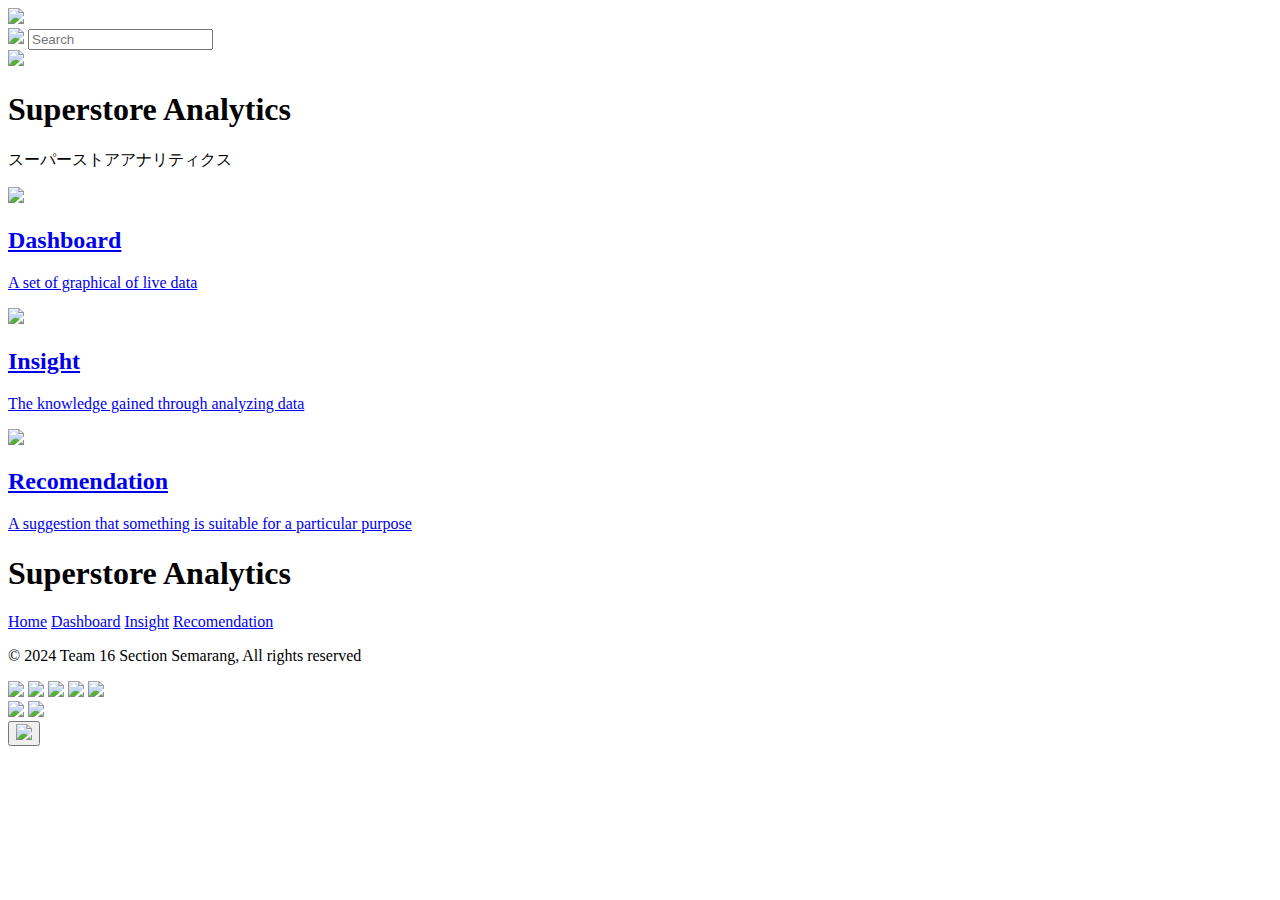
==== index.html @ de1ac456 "upload ke satu tapi lagi coba ketika ada modified pada salah satu file" ====
<!DOCTYPE html>
<html>
    <head>
        <title>Superstore Analytics</title>
        <link rel="icon"href="./pict_CP/market-trends_12166536.png">
        <meta name="title" content="Superstore Analytics">
        <meta property="og:type" content="website">
        <meta name="'description" content="it's for visualization the dashboard from Superstore dataset">

        <link rel="stylesheet" type="text/css" href="landingpage.css">

        <link rel="preconnect" href="https://fonts.googleapis.com">
        <link rel="preconnect" href="https://fonts.gstatic.com" crossorigin>
        <link href="https://fonts.googleapis.com/css2?family=Montserrat:ital,wght@0,100..900;1,100..900&display=swap" rel="stylesheet">
    </head>
    <body>
        <!-- header sec -->
        <nav>
            <div class="background-pict">
                <div class="layer-pict">
                    <div class="position">
                        <img class="side-bar" src="./pict_CP/menu_12672650.png">
                        <div class="flex-row-float">
                            <form>
                                <div class="search">
                                    <img src="./pict_CP/search_3978029.png" class="search-bar">
                                    <input class="search-input" type="search" placeholder="Search">
                                </div>
                            </form>
                            <img src="./pict_CP/send_2099085.png" class="share-bar">
                        </div>
                    </div>
                    
                    <div>
                        <h1 class="heading-superstore">Superstore Analytics</h1>
                        <p class="p-katakana">スーパーストアアナリティクス</p>
                    </div>
                </div>
            </div>
         </nav>

      <!-- menu section -->
         <div>
            <div class="groupping">
                <a href="#" class="box-group">
                    <div class="head-group">
                        <img src="./pict_CP/dashboard_4882406.png" class="img-icon">
                        <h2 class="h2-groupping">Dashboard</h2>
                    </div>
                    <p class="p-groupping">A set of graphical of live data</p>
                </a>
                <a href="#" class="box-group">
                    <div  class="head-group">
                        <img src="./pict_CP/idea_9244131.png" class="img-icon">
                        <h2 class="h2-groupping">Insight</h2>
                    </div>
                    <p class="p-groupping">The knowledge gained through analyzing data</p>
                </a>
                <a href="#" class="box-group" style="margin-right: 0px;">
                    <div  class="head-group">
                        <img src="./pict_CP/essay_4928898.png" class="img-icon">
                        <h2 class="h2-groupping">Recomendation</h2>
                    </div>
                    <p class="p-groupping">A suggestion that something is suitable for a particular purpose</p>
                </a>
            </div>
        </div>

         <!-- footer section -->
        <div class="footer-side">
            <div class="flex-footer">
                <h1 class="left-h1">Superstore Analytics</h1>
            </div>

            <div class="p-menu-footer">
                <a href="index.html" aria-current="page" class="p-menu-footer">Home</a>
                <a href="#" class="p-menu-footer">Dashboard</a>
                <a href="#" class="p-menu-footer">Insight</a>
                <a href="#" class="p-menu-footer">Recomendation</a>
            </div>

            <div class="line"></div>
            <div class="flex-footer">
                <p class="p-footer">© 2024 Team 16 Section Semarang, All rights reserved</p>
                <div>
                    <a href="https://www.instagram.com/"><img src="./pict_CP/sosmed-ig.png" class="sosmed-footer"></a>
                    <a href="https://id-id.facebook.com/"><img src="./pict_CP/sosmed-fb.png" class="sosmed-footer"></a>
                    <a href="https://twitter.com/"><img src="./pict_CP/sosmed-x twt.png" class="sosmed-footer"></a>
                    <a href="https://www.linkedin.com/"><img src="./pict_CP/sosmed-linkedin.png" class="sosmed-footer"></a>
                    <a href="https://github.com/"><img src="./pict_CP/sosmed-github.png" class="sosmed-footer sosmed-footer-github"></a>
                </div>
            </div>
                <img src="./pict_CP/revou_png-removebg-preview.png" class="logo-footer">
                <img src="./pict_CP/km png.png" class="logo-footer">
        </div>

        <!-- message section -->
        <button class="button-faq">
            <img src="./pict_CP/conversation_942802.png" class="img-button-faq">
        </button>

        <!-- message pop pup -->
        <!-- <div class="popup-container">
            <div class="popup-box">
                <div>
                    <div class="img-message">
                        <img src="./pict_CP/cancel_235560.png" class="img-close">
                    </div>
                    <h2>Message Us!</h2>
                    <p>Feel free to message with us! </p>
                </div>
                <div class="form-message">
                    <input type="text" placeholder="Name" required class="form-message-area">
                    <input type="text" placeholder="E-mail" required class="form-message-area">
                    <textarea placeholder="Message" required class="form-message-area"></textarea>
                    <button class="button-message">Submit</button>
                </div>
            </div>
        </div> -->

        <script src="landingpage-script.js"></script>
    </body>
</html>
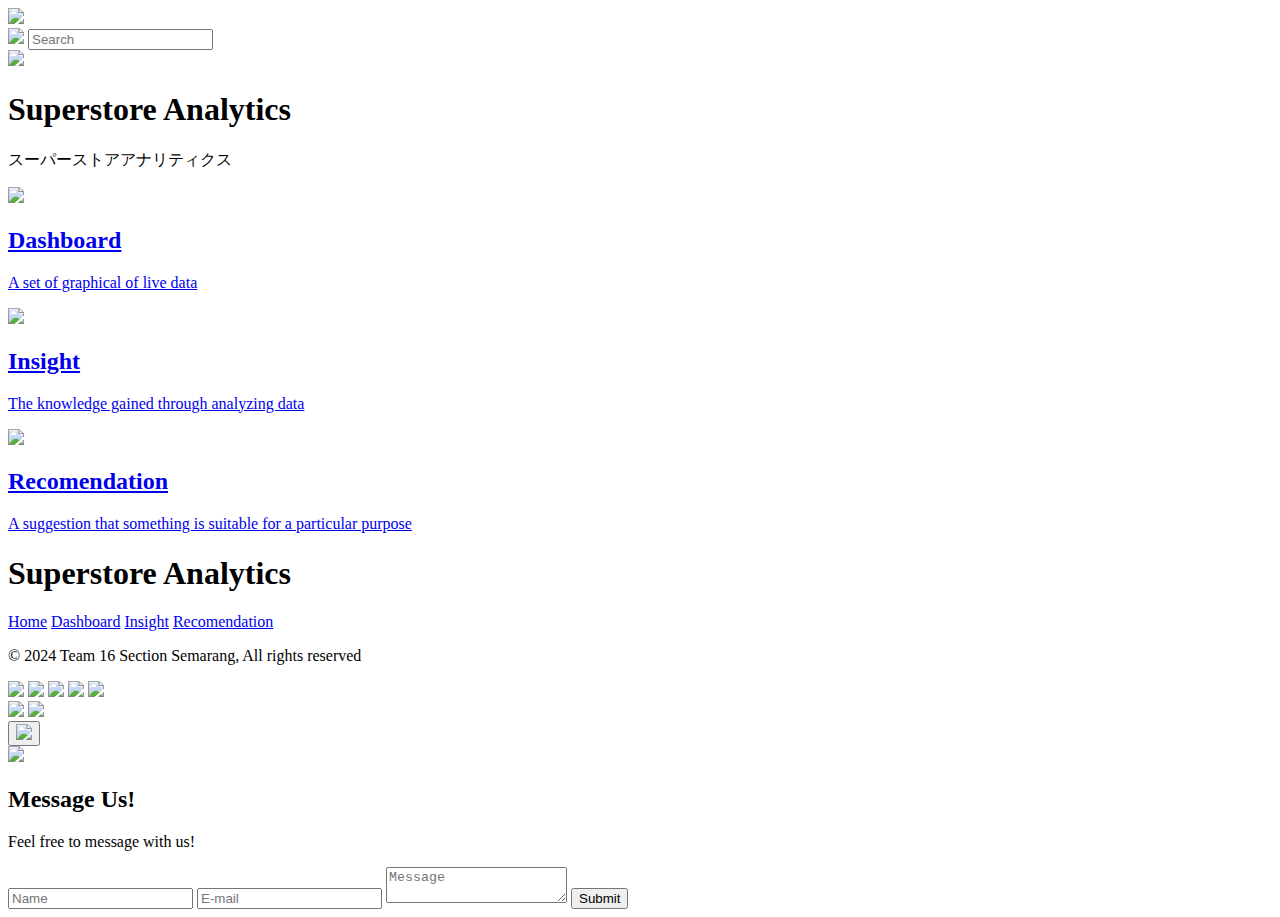
==== commit c32d11c7: "Update pop up effect pada message" ====
--- a/index.html
+++ b/index.html
@@ -100,7 +100,7 @@
         </button>
 
         <!-- message pop pup -->
-        <!-- <div class="popup-container">
+        <div class="popup-container">
             <div class="popup-box">
                 <div>
                     <div class="img-message">
@@ -116,7 +116,7 @@
                     <button class="button-message">Submit</button>
                 </div>
             </div>
-        </div> -->
+        </div>
 
         <script src="landingpage-script.js"></script>
     </body>
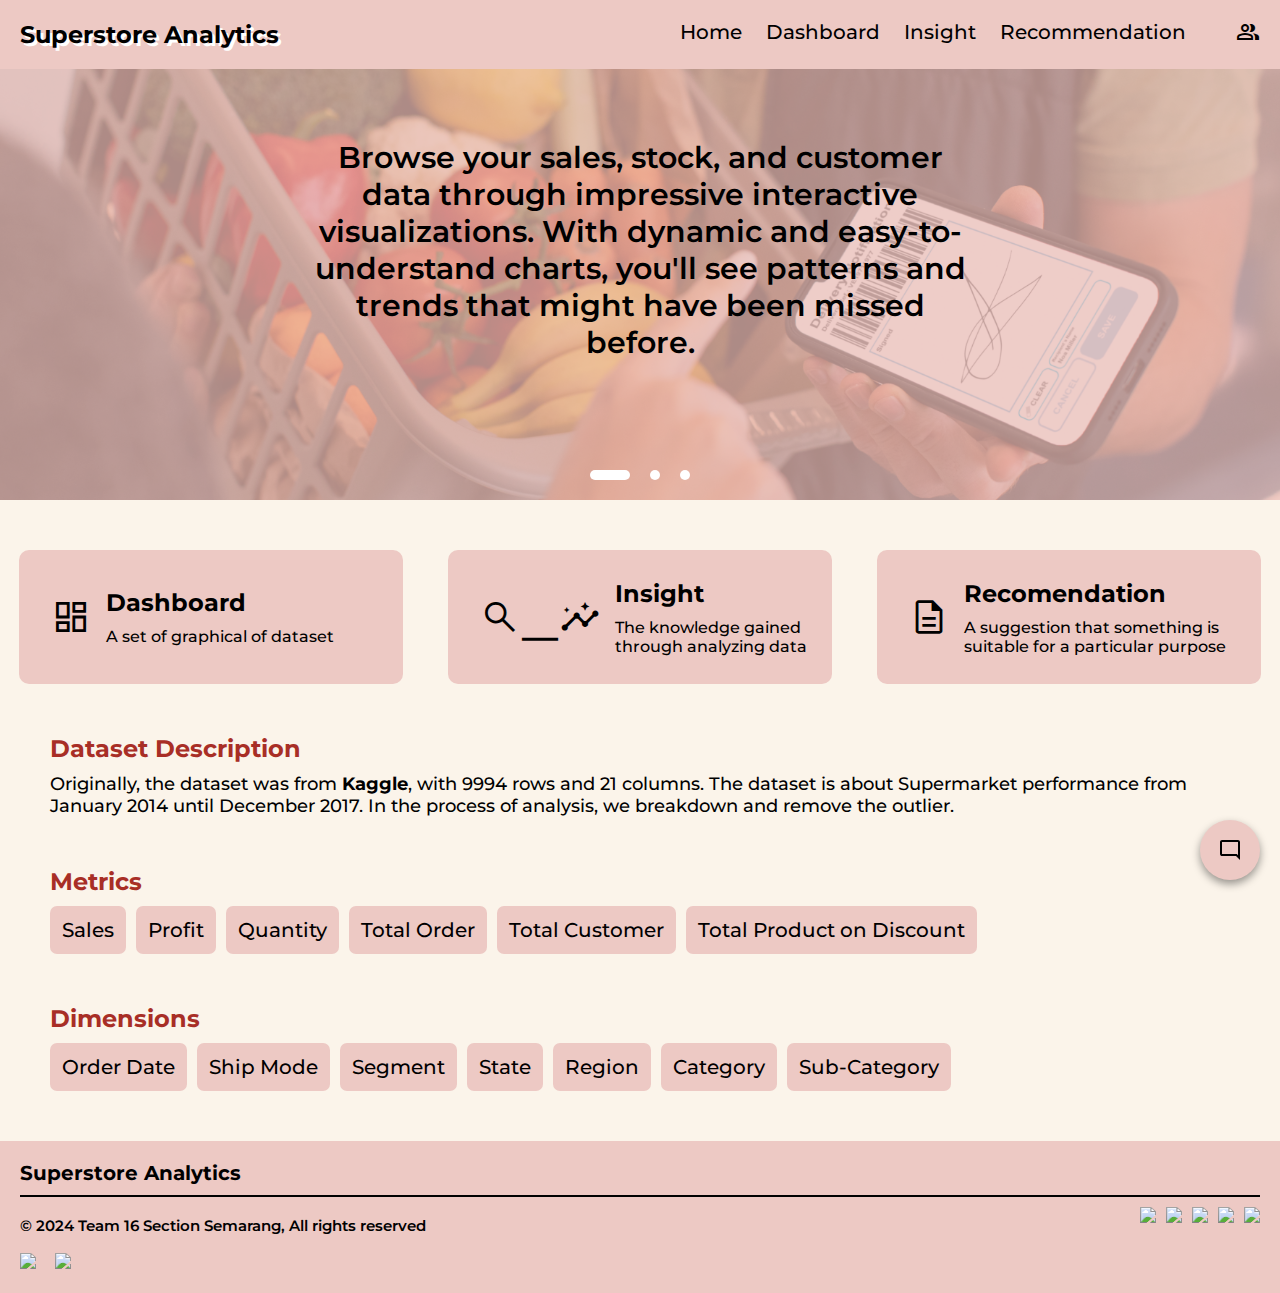
==== commit fd628bea: "rename" ====
--- a/index.html
+++ b/index.html
@@ -1,123 +1,249 @@
 <!DOCTYPE html>
 <html>
     <head>
-        <title>Superstore Analytics</title>
-        <link rel="icon"href="./pict_CP/market-trends_12166536.png">
-        <meta name="title" content="Superstore Analytics">
-        <meta property="og:type" content="website">
-        <meta name="'description" content="it's for visualization the dashboard from Superstore dataset">
-
-        <link rel="stylesheet" type="text/css" href="landingpage.css">
+        <meta charset="UTF-8" />
+        <meta name="viewport" content="width=device-width, initial-scale=1.0" />
+        <title>Capstone Project | group16</title>
+
+        <!-- Style CSS -->
+        <link rel="stylesheet" type="text/css" href="home.css">
 
         <link rel="preconnect" href="https://fonts.googleapis.com">
         <link rel="preconnect" href="https://fonts.gstatic.com" crossorigin>
         <link href="https://fonts.googleapis.com/css2?family=Montserrat:ital,wght@0,100..900;1,100..900&display=swap" rel="stylesheet">
+    
+        <!-- Icons -->
+        <link
+        rel="stylesheet"
+        href="https://fonts.googleapis.com/css2?family=Material+Symbols+Outlined"
+        />
     </head>
+
     <body>
-        <!-- header sec -->
+        <!-- header/navigation section -->
         <nav>
-            <div class="background-pict">
-                <div class="layer-pict">
-                    <div class="position">
-                        <img class="side-bar" src="./pict_CP/menu_12672650.png">
-                        <div class="flex-row-float">
-                            <form>
-                                <div class="search">
-                                    <img src="./pict_CP/search_3978029.png" class="search-bar">
-                                    <input class="search-input" type="search" placeholder="Search">
-                                </div>
-                            </form>
-                            <img src="./pict_CP/send_2099085.png" class="share-bar">
-                        </div>
-                    </div>
-                    
-                    <div>
-                        <h1 class="heading-superstore">Superstore Analytics</h1>
-                        <p class="p-katakana">スーパーストアアナリティクス</p>
-                    </div>
-                </div>
-            </div>
-         </nav>
-
-      <!-- menu section -->
-         <div>
-            <div class="groupping">
-                <a href="#" class="box-group">
-                    <div class="head-group">
-                        <img src="./pict_CP/dashboard_4882406.png" class="img-icon">
-                        <h2 class="h2-groupping">Dashboard</h2>
-                    </div>
-                    <p class="p-groupping">A set of graphical of live data</p>
-                </a>
-                <a href="#" class="box-group">
-                    <div  class="head-group">
-                        <img src="./pict_CP/idea_9244131.png" class="img-icon">
-                        <h2 class="h2-groupping">Insight</h2>
-                    </div>
-                    <p class="p-groupping">The knowledge gained through analyzing data</p>
-                </a>
-                <a href="#" class="box-group" style="margin-right: 0px;">
-                    <div  class="head-group">
-                        <img src="./pict_CP/essay_4928898.png" class="img-icon">
-                        <h2 class="h2-groupping">Recomendation</h2>
-                    </div>
-                    <p class="p-groupping">A suggestion that something is suitable for a particular purpose</p>
-                </a>
-            </div>
-        </div>
-
-         <!-- footer section -->
+                <h1 class="nav-h1">Superstore Analytics</h1>
+
+                <div class="toggle-button" id="toggle-button">
+                    <span class="material-symbols-outlined">Menu</span>
+                </div>
+
+                <div class="nav-menu-right" id="nav-menu-right">
+                    <div class="nav-menu-right-container">
+                        <div class="nav-menu">
+                            <a href="index.html" aria-current="page" class="nav-section-menu">Home</a>
+                            <a href="dashboard.html" class="nav-section-menu">Dashboard</a>
+                            <a href="insight.html" class="nav-section-menu">Insight</a>
+                            <a href="halaman-recomendation.html" class="nav-section-menu">Recommendation</a>
+                            <a href="about.html" class="nav-section-menu about-team">About Team</a>
+                        </div>
+                            <a href="about.html"><span class="material-symbols-outlined icon-nav">Group</span></a>
+                    </div>
+                </div>
+        </nav>
+
+        <!-- card slider -->
+       <div class="slider">
+            <div class="list">
+                <div class="item">
+                    <p class="p-slider">Browse your sales, stock, and customer data through impressive interactive visualizations. 
+                        With dynamic and easy-to-understand charts, you'll see patterns and trends that might have been missed before.</p>
+                </div>
+
+                <div class="item">
+                    <p class="p-slider">Understand your shopping behavior and customer preferences through in-depth segmentation analysis. 
+                        With a better understanding of your customer base, you can improve the customer experience and increase loyalty.</p>
+                </div>
+
+                <div class="item">
+                    <p class="p-slider">Get a complete insight into your store's performance through customized, easy-to-understand reports. 
+                        This analysis helps you identify growth opportunities and capture potential problems before they become bigger problems.</p>
+                </div>
+            </div>
+
+            <ul class="dots">
+                <li class="active"></li>
+                <li></li>
+                <li></li>
+            </ul>
+        </div>
+        
+        <!-- box grouping -->
+        <div class="groupping">
+            <!-- Dashboard -->
+            <a href="dashboard.html">
+                <div class="box-groupping">
+                    <span class="material-symbols-outlined md-40">dashboard</span>
+                    <div class="title-grouping">
+                        <h2>Dashboard</h2>
+                        <p class="p-box">A set of graphical of dataset</p>
+                    </div>
+                </div>
+            </a>
+            <!-- Insight -->
+            <a href="insight.html">
+                <div class="box-groupping">
+                    <span class="material-symbols-outlined md-40">search_insights</span>
+                    <div class="title-grouping">
+                        <h2>Insight</h2>
+                        <p class="p-box">The knowledge gained through analyzing data</p>
+                    </div>
+                </div>
+            </a>
+            <!-- Recomendation -->
+            <a href="halaman-recomendation.html">
+                <div class="box-groupping recomendation">
+                    <span class="material-symbols-outlined md-40">description</span>
+                    <div class="title-grouping">
+                        <h2>Recomendation</h2>
+                        <p class="p-box">A suggestion that something is suitable for a particular purpose</p>
+                    </div>
+                </div>
+            </a>
+        </div>
+
+        <!-- dataset description -->
+        <div class="dataset-desc">
+            <h3>Dataset Description</h3>
+            <p>Originally, the dataset was from <a href="https://www.kaggle.com/datasets/vivek468/superstore-dataset-final">Kaggle</a>, with 9994 rows and 21 columns. 
+                The dataset is about Supermarket performance from January 2014 until December 2017. 
+                In the process of analysis, we breakdown and remove the outlier. 
+            </p>
+        </div>
+
+        <!-- metric -->
+        <div class="dataset-desc">
+            <h3>Metrics</h3>
+            <div class="span-metrics">
+                <span class="tooltip">Sales
+                    <span class="tooltip-text">Sales of product</span>
+                </span>
+                <span class="tooltip">Profit
+                    <span class="tooltip-text">Net profit after costs</span>
+                </span>
+                <span class="tooltip">Quantity
+                    <span class="tooltip-text">Number of products that have been sold</span>
+                </span>
+                <span class="tooltip">Total Order
+                    <span class="tooltip-text">Total number of orders that have been processed</span>
+                </span>
+                <span class="tooltip">Total Customer
+                    <span class="tooltip-text">Total customers that have made orders</span>
+                </span>
+                <span class="tooltip">Total Product on Discount
+                    <span class="tooltip-text">Number of products sold at a discount</span>
+                </span>
+            </div>
+        </div>
+
+        <!-- dimensions -->
+        <div class="dataset-desc">
+            <h3>Dimensions</h3>
+            <div class="span-metrics">
+                <span class="tooltip">Order Date
+                    <span class="tooltip-text-d">Date of the order. <br> It's start from January 2014 until December 2017.</span>
+                </span>
+                <span class="tooltip">Ship Mode
+                    <span class="tooltip-text-d">Customer's choice of shipping mode.
+                        <div class="option">
+                            <p>1. First Class</p>
+                            <p>2. Same Day</p>
+                            <p>3. Second Class</p>
+                            <p>4. Standard Class</p>
+                        </div>
+                    </span>
+                </span>
+                <span class="tooltip">Segment
+                    <span class="tooltip-text-d">Segmentation where customer belongs
+                        <div class="option">
+                            <p>1. Corporate</p>
+                            <p>2. Customer</p>
+                            <p>3. Home Office</p>
+                        </div>
+                    </span>
+                </span>
+                <span class="tooltip">State
+                    <span class="tooltip-text-d">State of residence of the customer, where it is from all states in the United States</span>
+                </span>
+                <span class="tooltip">Region
+                    <span class="tooltip-text-d">Region where the Customer belong.
+                        <div class="option">
+                            <p>1. Central</p>
+                            <p>2. East</p>
+                            <p>3. South</p>
+                            <p>4. West</p>
+                        </div>
+                    </span>
+                </span>
+                <span class="tooltip">Category
+                    <span class="tooltip-text-d">Category of the product ordered.
+                        <div class="option">
+                            <p>1. Furniture</p>
+                            <p>2. Office Supplies</p>
+                            <p>3. Technology</p>
+                        </div>
+                    </span>
+                </span>
+                <span class="tooltip">Sub-Category
+                        <span class="tooltip-text-d">Sub-Category of the product ordered
+                            <div class="option">
+                                <p>1. Furniture : 4 sub-category</p>
+                                <p>2. Office Supplies : 9 sub-category</p>
+                                <p>3. Technology : 4 sub-category</p>
+                            </div>
+                        </span>
+                </span>
+            </div>
+        </div>
+
+        <!-- footer section -->
         <div class="footer-side">
-            <div class="flex-footer">
-                <h1 class="left-h1">Superstore Analytics</h1>
-            </div>
-
-            <div class="p-menu-footer">
-                <a href="index.html" aria-current="page" class="p-menu-footer">Home</a>
-                <a href="#" class="p-menu-footer">Dashboard</a>
-                <a href="#" class="p-menu-footer">Insight</a>
-                <a href="#" class="p-menu-footer">Recomendation</a>
-            </div>
-
+            <h1 class="left-h1">Superstore Analytics</h1>
+            
             <div class="line"></div>
             <div class="flex-footer">
                 <p class="p-footer">© 2024 Team 16 Section Semarang, All rights reserved</p>
-                <div>
-                    <a href="https://www.instagram.com/"><img src="./pict_CP/sosmed-ig.png" class="sosmed-footer"></a>
-                    <a href="https://id-id.facebook.com/"><img src="./pict_CP/sosmed-fb.png" class="sosmed-footer"></a>
-                    <a href="https://twitter.com/"><img src="./pict_CP/sosmed-x twt.png" class="sosmed-footer"></a>
-                    <a href="https://www.linkedin.com/"><img src="./pict_CP/sosmed-linkedin.png" class="sosmed-footer"></a>
-                    <a href="https://github.com/"><img src="./pict_CP/sosmed-github.png" class="sosmed-footer sosmed-footer-github"></a>
-                </div>
-            </div>
-                <img src="./pict_CP/revou_png-removebg-preview.png" class="logo-footer">
-                <img src="./pict_CP/km png.png" class="logo-footer">
-        </div>
-
-        <!-- message section -->
-        <button class="button-faq">
-            <img src="./pict_CP/conversation_942802.png" class="img-button-faq">
+                <div class="sosmed-flex-footer">
+                    <a href="https://www.instagram.com/"><img src="./assets/sosmed-ig.png" class="sosmed-footer"></a>
+                    <a href="https://id-id.facebook.com/"><img src="./assets/sosmed-fb.png" class="sosmed-footer"></a>
+                    <a href="https://twitter.com/"><img src="./assets/sosmed-x twt.png" class="sosmed-footer"></a>
+                    <a href="https://www.linkedin.com/"><img src="./assets/sosmed-linkedin.png" class="sosmed-footer"></a>
+                    <a href="https://github.com/Kampus-Merdeka-Software-Engineering/km-feb24-Semarang-16.git"><img src="./assets/sosmed-github.png" class="sosmed-footer sosmed-footer-github"></a>
+            </div>
+        </div>
+            <img src="./assets/revou_png-removebg-preview.png" class="logo-footer">
+            <img src="./assets/km png.png" class="logo-footer">
+        </div>
+
+        <!-- message icon -->
+        <button class="message-icon" id="messageIcon">
+            <span class="material-symbols-outlined"> mode_comment</span>
         </button>
 
         <!-- message pop pup -->
-        <div class="popup-container">
+        <div class="popup-overlay" style="display: none;"></div>
+        <div class="popup-container" id="popupContainer" style="display: none;">
             <div class="popup-box">
-                <div>
-                    <div class="img-message">
-                        <img src="./pict_CP/cancel_235560.png" class="img-close">
-                    </div>
+                <div><span class="material-symbols-outlined close-button" id="closePopup">close</span></div>
+                <div class="message-head">
                     <h2>Message Us!</h2>
                     <p>Feel free to message with us! </p>
                 </div>
-                <div class="form-message">
-                    <input type="text" placeholder="Name" required class="form-message-area">
-                    <input type="text" placeholder="E-mail" required class="form-message-area">
-                    <textarea placeholder="Message" required class="form-message-area"></textarea>
-                    <button class="button-message">Submit</button>
-                </div>
-            </div>
-        </div>
-
-        <script src="landingpage-script.js"></script>
+                <form action="#" method="post" id="messageForm">
+                    <div class="form-message" id="messageBox">
+                        <input type="text" placeholder="Name" class="form-message-area" name="name">
+                        <input type="email" placeholder="E-mail" class="form-message-area" name="email">
+                        <textarea placeholder="Message" class="form-message-area email" name="message"></textarea>
+                        <button class="button-message" type="submit">Submit</button>
+                    </div>
+                </form>
+            </div>
+
+            <div id="alert" class="text-alert">
+                <p id="alerttext"></p>
+            </div>
+        </div>
+
+        <script src="./home.js"></script>
     </body>
 </html>--- a/home.css
+++ b/home.css
@@ -0,0 +1,796 @@
+body{
+    background-color: #FBF4EA;
+    font-family: 'Montserrat', sans-serif;
+    margin: 0;
+    padding: 0;
+}
+
+h2, p, h1, h3{
+    margin: 0px;
+}
+
+a {
+    text-decoration: none;
+}
+
+/* navigation area */
+nav{
+    background-color: #EDC9C4;
+    width: auto;
+    height: max-content;
+    top: 0;
+    left: 0;
+    right: 0;
+    position: fixed;
+    z-index: 1000;
+    display: flex;
+    justify-content: space-between;
+    padding: 20px ;
+  }
+
+  .nav-h1{
+    font-size: 24px;
+    text-shadow: 3px 3px #fff;
+    margin-top: auto;
+    margin-bottom: auto;
+  }
+
+  .nav-menu{
+    margin-right: 40px;
+    display: block;
+  }
+
+  .nav-menu-right-container{
+    display: flex;
+    flex-direction: row;
+  }
+
+  .nav-section-menu{
+    cursor: pointer;
+    color: #000;
+    text-decoration: none;
+    font-size: 20px;
+    font-weight: 500;
+    height: 20px;
+    padding: 10px;
+    border-radius: 10px;
+  }
+
+  .nav-section-menu.about-team{
+    display: none;
+  }
+
+  .nav-section-menu:hover{
+    background-color: #E15240;
+    color: #fff ;
+  }
+
+  .icon-nav{
+    color: #000;
+    text-decoration: none;
+    cursor: pointer;
+    padding: 10px;
+    margin: -10px;
+  }
+
+  .icon-nav:hover{
+    background-color: #E15240;
+    border-radius: 50%;
+    color: #fff;
+  }
+
+  .toggle-button{
+    position: absolute;
+    top: 8px;
+    right: 15px;
+    display: none;
+    flex-direction: column;
+    justify-content: space-between;
+    align-items: center;
+    padding: 10px;
+  }
+
+  @media (max-width :768px){
+    nav{
+        padding: 0px;
+    }
+
+    .nav-h1{
+        font-size: 18px;
+        padding: 20px 0px 20px 20px;
+    }
+
+    .toggle-button{
+        display: block;
+    }
+
+    .toggle-button:hover{
+        background-color: #E15240;
+        color: #fff;
+        border-radius: 50%
+    }
+
+    .nav-menu-right{
+        display: none;
+        width: 100%;
+        border-top: 1px solid #000;
+        margin-bottom: 20px;
+    }
+
+    .nav-menu-right-container{
+        margin-top: 10px;
+    }
+
+    nav{
+        flex-direction: column;
+        align-items: flex-start;
+    }
+
+    .nav-menu{
+        display: flex;
+        flex-direction: column;
+        margin-right: 0px;
+        width: 100%;
+        border-radius: 5px;
+        margin: 0px 10px;
+    }
+
+    .nav-menu a {
+        padding: 15px 0px 15px 20px;
+        font-size: 16px;
+    }
+
+    .icon-nav.material-symbols-outlined{
+        display: none;
+    }
+
+    .nav-section-menu.about-team{
+        display: block;
+    }
+
+    .active{
+        display: block;
+    }
+  }
+
+  /* tablet view */
+  @media (min-width: 769px) and (max-width: 1024px){
+    nav{
+        padding: 0px;
+    }
+
+    .nav-h1{
+        font-size: 18px;
+        padding: 20px 0px 20px 20px;
+    }
+
+    .toggle-button{
+        display: block;
+    }
+
+    .toggle-button:hover{
+        background-color: #E15240;
+        color: #fff;
+        border-radius: 50%
+    }
+
+    .nav-menu-right{
+        display: none;
+        width: 100%;
+        border-top: 1px solid #000;
+        margin-bottom: 20px;
+    }
+
+    .nav-menu-right-container{
+        margin-top: 10px;
+    }
+
+    nav{
+        flex-direction: column;
+        align-items: flex-start;
+    }
+
+    .nav-menu{
+        display: flex;
+        flex-direction: column;
+        margin-right: 0px;
+        width: 100%;
+        border-radius: 5px;
+        margin: 0px 10px;
+    }
+
+    .nav-menu a {
+        padding: 15px 0px 15px 20px;
+    }
+
+    .icon-nav.material-symbols-outlined{
+        display: none;
+    }
+
+    .nav-section-menu.about-team{
+        display: block;
+    }
+
+    .active{
+        display: block;
+    }
+  }
+
+/* groupping */
+.groupping{
+    display: flex;
+    flex-direction: space-between;
+    justify-content: center;
+    align-items: center;
+    margin: 50px 0px;
+    width: auto;
+}
+
+.title-grouping{
+    display: flex;
+    flex-direction: column;
+    margin-top: auto;
+    margin-bottom: auto;
+}
+
+.box-groupping{
+    display: flex;
+    background-color: #EDC9C4;
+    border-radius: 10px;
+    height: 100px;
+    width: 350px;
+    padding: 17px;
+    margin-right: 45px;
+    color: #000;
+    cursor: pointer;
+}
+
+.recomendation{
+    margin-right: 0px;
+}
+.box-groupping:hover{
+    background-color: #E15240;
+    color: #fff;
+}
+
+.md-40{
+    font-size: 40px !important;
+    padding: 15px;
+    margin-top: auto;
+    margin-bottom: auto;
+}
+
+.p-box{
+    padding-top: 10px;
+    font-weight: 500;
+}
+
+/* mobile view */
+@media (max-width: 768px){
+    .groupping{
+        flex-direction: column;
+        justify-content: center;
+        align-items : center;
+        margin: 0px;
+        width: 100%;
+        height: fit-content;
+        margin: 30px auto;
+    }
+    .box-groupping{
+        display: flex;
+        width: 300px;
+        height: 120px;
+        margin: 0px;
+        margin-bottom: 20px;
+    }
+
+    .recomendation{
+        margin-bottom: 0px;
+    }
+}
+
+/* tablet view */
+@media (min-width: 769px) and (max-width: 1024px){
+    .groupping{
+        flex-direction: column;
+        justify-content: center;
+        align-items : center;
+        margin: 0px;
+        width: 100%;
+        height: fit-content;
+        margin: 70px auto;
+    }
+    .box-groupping{
+        display: flex;
+        width: 500px;
+        height: 150px;
+        margin: 0px;
+        margin-bottom: 30px;
+    }
+
+    .recomendation{
+        margin-bottom: 0px;
+    } 
+
+    .title-grouping h2{
+        font-size: 30px;
+    }
+
+    .title-grouping p {
+        font-size: 24px;
+    }
+}
+
+  /* footer area */
+  .footer-side{
+    width: auto;
+    bottom: 0%;
+    padding: 20px;
+    background-color: #EDC9C4;
+    background-size: cover;
+    bottom: 0;
+  }
+
+  .left-h1{
+    font-size: 20px;
+    padding-bottom: 10px;
+  }
+
+  .flex-footer {
+    display: flex;
+    justify-content: space-between;
+    padding-top: 10px;
+    height: 31px;
+    bottom: 0px;
+  }
+
+  .sosmed-flex-footer{
+    display: flex;
+    flex-direction: row;
+  }
+
+  .line{
+    box-sizing: border-box;
+    border-top-width: 2px;
+    border-top-style: solid ;
+    color: #000;
+  }
+
+  .p-footer{
+    font-size: 15px;
+    font-weight: 600;
+    padding-top: 9px;
+    height: 15px;
+  }
+
+  .sosmed-footer{
+    width: 31px;
+    padding-right: 10px;
+  }
+
+  .sosmed-footer-github{
+    padding-right: 0px;
+  }
+
+  .logo-footer{
+    height: 40px;
+    padding-right: 15px;
+    padding-top: 15px;
+  }
+
+  /* mobile view */
+  @media (max-width: 768px){
+    .flex-footer{
+        display: flex;
+        flex-direction: column;
+    }
+
+    .sosmed-flex-footer{
+        padding-top: 30px;
+    }
+
+    .logo-footer{
+        margin-top: 70px;
+    }
+
+    .card{
+        width: auto;
+        height: 100%;
+      }
+  }
+
+/* slider */
+.slider{
+    background-image: url(./assets/delivery-man-giving-groceries-order-customer\ 1.png);
+    background-size: cover;
+    background-position: center;
+    background-repeat: no-repeat;
+    height: 500px;
+    width: auto;
+    position: relative;
+    overflow: hidden;
+}
+
+.list{
+    height: 100%;
+    width: 100%;
+    position: absolute;
+    display: flex;
+    justify-content: space-between;
+    top: 0;
+    left: 0;
+    transition: 3s ease;
+}
+
+.list p{
+    object-fit: cover;
+    display: flex;
+    align-items: center;
+    justify-content: space-between;
+    font-size: 30px;
+    font-weight: 600;
+    margin: auto 312px;
+}
+
+.item{
+    background-color: rgba(232, 182, 175, 0.65);
+    width: 100%;
+    max-width: 1920px;
+    display: flex;
+    justify-content: space-between;
+    align-items: center;
+    text-align: center;
+}
+
+.item p{
+    width: 900px;
+    margin: auto 312px;
+}
+
+.dots{
+    position: absolute;
+    bottom: 10px;
+    color: #fff;
+    left: 0;
+    width: 100%;
+    margin: 0;
+    padding: 0;
+    display: flex;
+    justify-content: center;
+    cursor: pointer;
+}
+
+.dots li{
+    list-style: none;
+    width: 10px;
+    height: 10px;
+    background-color: #fff;
+    margin: 10px;
+    border-radius: 25px;
+    transition: 3s;
+}
+
+.dots li.active{
+    width: 40px;
+}
+
+@media (max-width: 768px){
+    .item p{
+        width: 500px;
+        margin: auto 50px;
+    }
+
+    .list p {
+        font-size: 20px;
+    }
+}
+
+@media (min-width: 769px) and (max-width: 1024px){
+    .item p{
+        width: 700px;
+        margin: auto 187px;
+    }
+
+    .list p {
+        font-size: 28px;
+    }
+}
+
+ /* message icon */
+ .message-icon{
+    color: #000;
+    text-decoration: none;
+    cursor: pointer;
+    padding: 10px;
+    border-radius: 50%;
+    position: fixed;
+    border: none;
+    background-color: #EDC9C4;
+    right: 20px;
+    bottom: 20px;
+    width: 60px;
+    height: 60px; 
+    display: flex;
+    justify-content: center;
+    align-items: center;
+    box-shadow: 0 4px 8px rgba(0, 0, 0, 0.4);
+    z-index: 1000;
+  }
+
+  .message-icon:hover{
+    color: #fff;
+    background-color: #E15240;
+  }
+
+  /* message area */
+  .form-message{
+    display: flex;
+    flex-direction: column;
+    align-items: center;
+    justify-content: center;
+  }
+
+  .form-message-area{
+    font-family: 'Montserrat, sans-serif';
+    font-size: 18px;
+    width: 400px;
+    height: 10px;
+    padding: 15px;
+    border-radius: 10px;
+    margin-bottom: 15px;
+    border: none;
+  }
+
+  .email {
+    height: 120px;
+  }
+
+  .button-message{
+    width: 150px;
+    padding: 10px;
+    border-radius: 10px;
+    font-size: 20px;
+    text-align: center;
+    background-color: #fff;
+    border: none;
+    cursor: pointer;
+  }
+
+  .button-message:hover{
+    background-color: #ffe5ca;
+  }
+
+  .message-head{
+    text-align: center;
+    justify-items: center;
+    color: #fff;
+  }
+
+  .message-head h2{
+    margin-bottom: 15px;
+    font-size: 28px;
+  }
+
+  .message-head p{
+    margin-bottom: 25px;
+    font-size: 20px;
+  }
+
+  .popup-box{
+    width: 600px;
+    border-radius: 10px;
+    padding: 20px;
+    background-color: #E15240;
+    position: relative;
+    display: flex;
+    flex-direction: column;
+  }
+
+  .popup-container{
+    display: none;
+    width: auto;
+    position: fixed;
+    top: 50%; 
+    left: 50%;
+    transform: translate(-50%, -50%);
+    display: flex;
+    justify-content: center;
+    align-items: center;
+    z-index: 1000;
+  }
+
+  .close-button{
+    color: #fff !important;
+    font-size: 40px !important;
+    cursor: pointer;
+    color: #000;
+    float: right;
+  }
+
+  .popup-overlay {
+    position: fixed;
+    top: 0;
+    left: 0;
+    width: 100%;
+    height: 100%;
+    background-color: rgba(237, 201, 196, 0.65);
+    display: none;
+    z-index: 1000;
+  }
+
+  .text-alert{
+    background-color: #EDC9C4;
+    text-align: center;
+    padding: 15px;
+    font-size: 24px;
+    font-weight: 500;
+    border-radius: 5px;
+    display: none;
+    position: fixed;
+    top: 50%;
+    left: 50%;
+    transform: translate(-50%, -50%);
+    z-index: 1001;
+    box-sizing: border-box;
+    width: 500px;
+    justify-content: center;
+    align-items: center;
+  
+    .material-symbols-outlined {
+      font-size: 40px !important;
+      top: 50%;
+      left: 50%;
+      margin-right: 10px;
+      vertical-align: middle;
+    }
+  }
+
+  /* mobile view */
+  @media (max-width : 768px){
+    .popup-box{
+        width: 300px;
+    }
+
+    .form-message-area{
+        width: 270px;
+    }
+
+    .button-message{
+        width: 100px;
+        border-radius: 7px;
+        font-size: 16px;
+    }
+
+    .message-head h2{
+        font-size: 24px;
+    }
+    
+    .message-head p{
+        font-size: 16px;
+    }
+
+    .text-alert{
+      width: 360px;
+    }
+  }
+
+/* dataset description metrics dimensions */
+.dataset-desc{
+    margin: 50px;
+    h3{
+        padding-bottom: 10px;
+        color: #A82E26;
+        font-weight: bold;
+        font-size: 24px;
+    }
+    p{
+        font-weight: 500;
+        font-size: 18px;
+        color: #000;
+        row-gap: 20px;
+    }
+    a{
+        color: #000;
+        text-decoration: none;
+        font-weight: bold;
+    }
+    a:hover{
+        color: #A82E26;
+        font-weight: 700;
+    }
+}
+
+.span-metrics{
+    display: flex;
+    flex-wrap: wrap;
+    row-gap: 15px;
+}
+
+.tooltip {
+    padding: 12px;
+    background-color: #EDC9C4;
+    border-radius: 7px;
+    margin-right: 10px;
+    font-weight: 500;
+    font-size: 20px;
+    position: relative;
+    cursor: pointer;
+    text-align: center;
+}
+
+.tooltip:hover {
+    background-color: #E15240;
+    color: #fff;
+}
+
+.tooltip .tooltip-text {
+    visibility: hidden;
+    width: 230px;
+    max-width: max-content;
+    top: 125%;
+    left: auto;
+    transform: translateX(-50%);
+    background-color: #c23f37;
+    color: #fff;
+    font-weight: 500;
+    text-align: center;
+    border-radius: 5px;
+    padding: 8px;
+    position: absolute;
+    z-index: 1;
+    opacity: 0;
+    transition: opacity 0.6s;
+    font-size: 14px;
+}
+
+.tooltip .tooltip-text-d {
+    visibility: hidden;
+    width: 200px;
+    max-width: max-content;
+    bottom: 125%;
+    left: 75%;
+    transform: translateX(-50%);
+    background-color: #c23f37;
+    color: #fff;
+    font-weight: 500;
+    text-align: center;
+    border-radius: 5px;
+    padding: 8px;
+    position: absolute;
+    z-index: 1;
+    opacity: 0;
+    transition: opacity 0.6s;
+    font-size: 14px;
+}
+
+.tooltip:hover .tooltip-text {
+    visibility: visible;
+    opacity: 1;
+}
+
+.tooltip:hover .tooltip-text-d {
+    visibility: visible;
+    opacity: 1;
+}
+
+.option{
+    display: flex;
+    flex-direction: column;
+    margin-top: 5px;
+    p{
+        font-size: 14px;
+        padding-bottom: 3px;
+        color: #fff;
+    }
+}
+  
+@media (max-width: 768px){
+    .dataset-desc{
+        margin: 30px;
+    }
+    .tooltip .tooltip-text {
+        width: 170px;
+        left: 60%;
+    }
+}
+  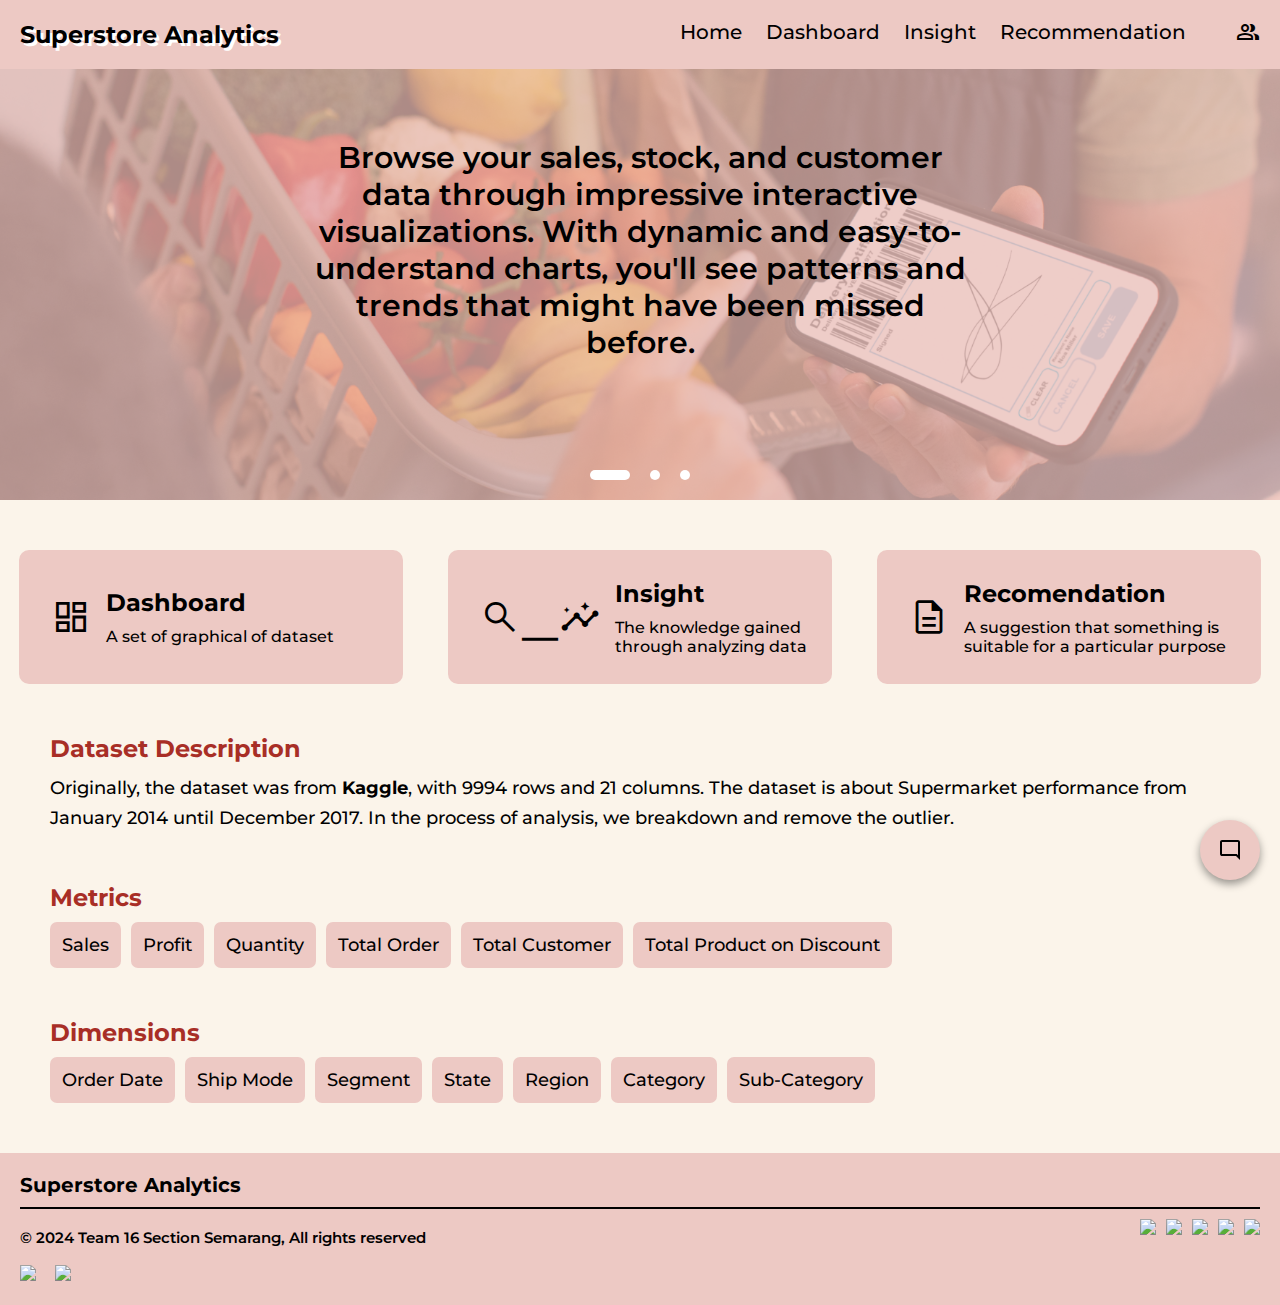
==== commit 85a3c4b6: "fiixed in footer" ====
--- a/index.html
+++ b/index.html
@@ -105,7 +105,7 @@
         <!-- dataset description -->
         <div class="dataset-desc">
             <h3>Dataset Description</h3>
-            <p>Originally, the dataset was from <a href="https://www.kaggle.com/datasets/vivek468/superstore-dataset-final">Kaggle</a>, with 9994 rows and 21 columns. 
+            <p>Originally, the dataset was from <b><a href="https://www.kaggle.com/datasets/vivek468/superstore-dataset-final">Kaggle</a></b>, with 9994 rows and 21 columns. 
                 The dataset is about Supermarket performance from January 2014 until December 2017. 
                 In the process of analysis, we breakdown and remove the outlier. 
             </p>
@@ -205,8 +205,8 @@
                 <p class="p-footer">© 2024 Team 16 Section Semarang, All rights reserved</p>
                 <div class="sosmed-flex-footer">
                     <a href="https://www.instagram.com/"><img src="./assets/sosmed-ig.png" class="sosmed-footer"></a>
-                    <a href="https://id-id.facebook.com/"><img src="./assets/sosmed-fb.png" class="sosmed-footer"></a>
-                    <a href="https://twitter.com/"><img src="./assets/sosmed-x twt.png" class="sosmed-footer"></a>
+                    <a href="https://www.facebook.com/"><img src="./assets/sosmed-fb.png" class="sosmed-footer"></a>
+                    <a href="https://www.x.com/"><img src="./assets/sosmed-x twt.png" class="sosmed-footer"></a>
                     <a href="https://www.linkedin.com/"><img src="./assets/sosmed-linkedin.png" class="sosmed-footer"></a>
                     <a href="https://github.com/Kampus-Merdeka-Software-Engineering/km-feb24-Semarang-16.git"><img src="./assets/sosmed-github.png" class="sosmed-footer sosmed-footer-github"></a>
             </div>
--- a/home.css
+++ b/home.css
@@ -343,6 +343,11 @@
     height: 31px;
     bottom: 0px;
   }
+
+  .sosmed-flex-footer a {
+    z-index: 1;
+    position: relative;
+}
 
   .sosmed-flex-footer{
     display: flex;
@@ -554,6 +559,7 @@
     background-color: #fff;
     border: none;
     cursor: pointer;
+    color: #000;
   }
 
   .button-message:hover{
@@ -672,6 +678,10 @@
     .text-alert{
       width: 360px;
     }
+
+    .button-message{
+        color: #000;
+    }
   }
 
 /* dataset description metrics dimensions */
@@ -687,12 +697,11 @@
         font-weight: 500;
         font-size: 18px;
         color: #000;
-        row-gap: 20px;
+        line-height: 30px;
     }
     a{
         color: #000;
         text-decoration: none;
-        font-weight: bold;
     }
     a:hover{
         color: #A82E26;
@@ -712,7 +721,7 @@
     border-radius: 7px;
     margin-right: 10px;
     font-weight: 500;
-    font-size: 20px;
+    font-size: 18px;
     position: relative;
     cursor: pointer;
     text-align: center;
@@ -725,10 +734,9 @@
 
 .tooltip .tooltip-text {
     visibility: hidden;
-    width: 230px;
-    max-width: max-content;
+    width: 120px;
     top: 125%;
-    left: auto;
+    left: 55%;
     transform: translateX(-50%);
     background-color: #c23f37;
     color: #fff;
@@ -746,9 +754,8 @@
 .tooltip .tooltip-text-d {
     visibility: hidden;
     width: 200px;
-    max-width: max-content;
     bottom: 125%;
-    left: 75%;
+    left: 65%;
     transform: translateX(-50%);
     background-color: #c23f37;
     color: #fff;
@@ -789,8 +796,13 @@
         margin: 30px;
     }
     .tooltip .tooltip-text {
-        width: 170px;
-        left: 60%;
+        width: 120px;
+        left: 65%;
+    }
+
+    .tooltip .tooltip-text-d {
+        width: 140px;
+        left: 50%;
     }
 }
   